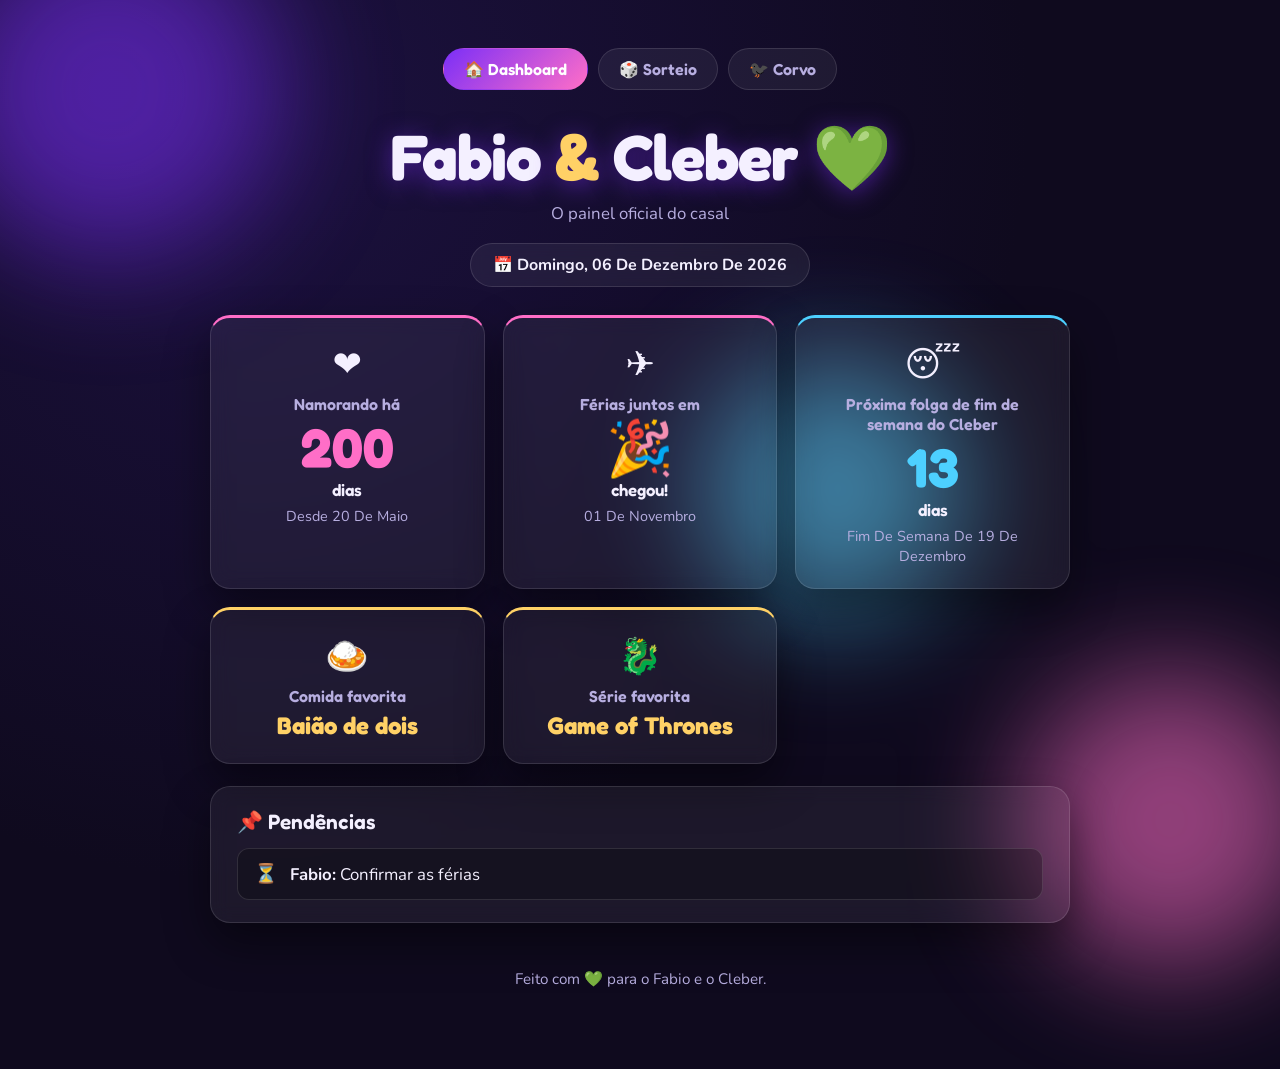
==== index.html @ 1ebc690b "Revamp "Recadinho" feature to "Corvo" with updated messaging and UI elements. Change default title a" ====
<!DOCTYPE html>
<html lang="pt-BR">
<head>
  <meta charset="UTF-8" />
  <meta name="viewport" content="width=device-width, initial-scale=1.0" />
  <meta http-equiv="Cache-Control" content="no-cache, no-store, must-revalidate" />
  <meta http-equiv="Pragma" content="no-cache" />
  <meta http-equiv="Expires" content="0" />
  <title>Dashboard · Fabio & Cleber 💚</title>
  <link rel="preconnect" href="https://fonts.googleapis.com" />
  <link rel="preconnect" href="https://fonts.gstatic.com" crossorigin />
  <link href="https://fonts.googleapis.com/css2?family=Fredoka:wght@400;500;600;700&family=Nunito:wght@400;700;800&display=swap" rel="stylesheet" />
  <script>
    // Cache-buster: GitHub Pages caches assets, so we load CSS/JS with a
    // changing version query to make sure the latest code always wins.
    window.__ASSET_VERSION__ = Date.now();
    (function () {
      var css = document.createElement("link");
      css.rel = "stylesheet";
      css.href = "style.css?v=" + window.__ASSET_VERSION__;
      document.head.appendChild(css);
    })();
  </script>
</head>
<body>
  <div class="bg-blobs" aria-hidden="true">
    <span class="blob b1"></span>
    <span class="blob b2"></span>
    <span class="blob b3"></span>
  </div>

  <main class="app">
    <nav class="nav">
      <a href="index.html" class="nav-link active">🏠 Dashboard</a>
      <a href="sorteio.html" class="nav-link">🎲 Sorteio</a>
      <a href="recadinho.html" class="nav-link">🐦‍⬛ Corvo</a>
    </nav>

    <header class="header">
      <h1 class="title">Fabio <span class="accent">&amp;</span> Cleber 💚</h1>
      <p class="subtitle">O painel oficial do casal</p>
      <div class="today" id="today"></div>
    </header>

    <section class="grid dashboard-grid" id="dashboard"></section>

    <section class="pendings-panel" id="pendings"></section>

    <footer class="footer">
      <p>Feito com 💚 para o Fabio e o Cleber.</p>
    </footer>
  </main>

  <script>
    // Load scripts in order (config first) with the same cache-buster.
    (function () {
      var v = window.__ASSET_VERSION__;
      var scripts = ["config.js", "dashboard.js"];
      (function load(i) {
        if (i >= scripts.length) return;
        var s = document.createElement("script");
        s.src = scripts[i] + "?v=" + v;
        s.onload = function () { load(i + 1); };
        document.body.appendChild(s);
      })(0);
    })();
  </script>
</body>
</html>
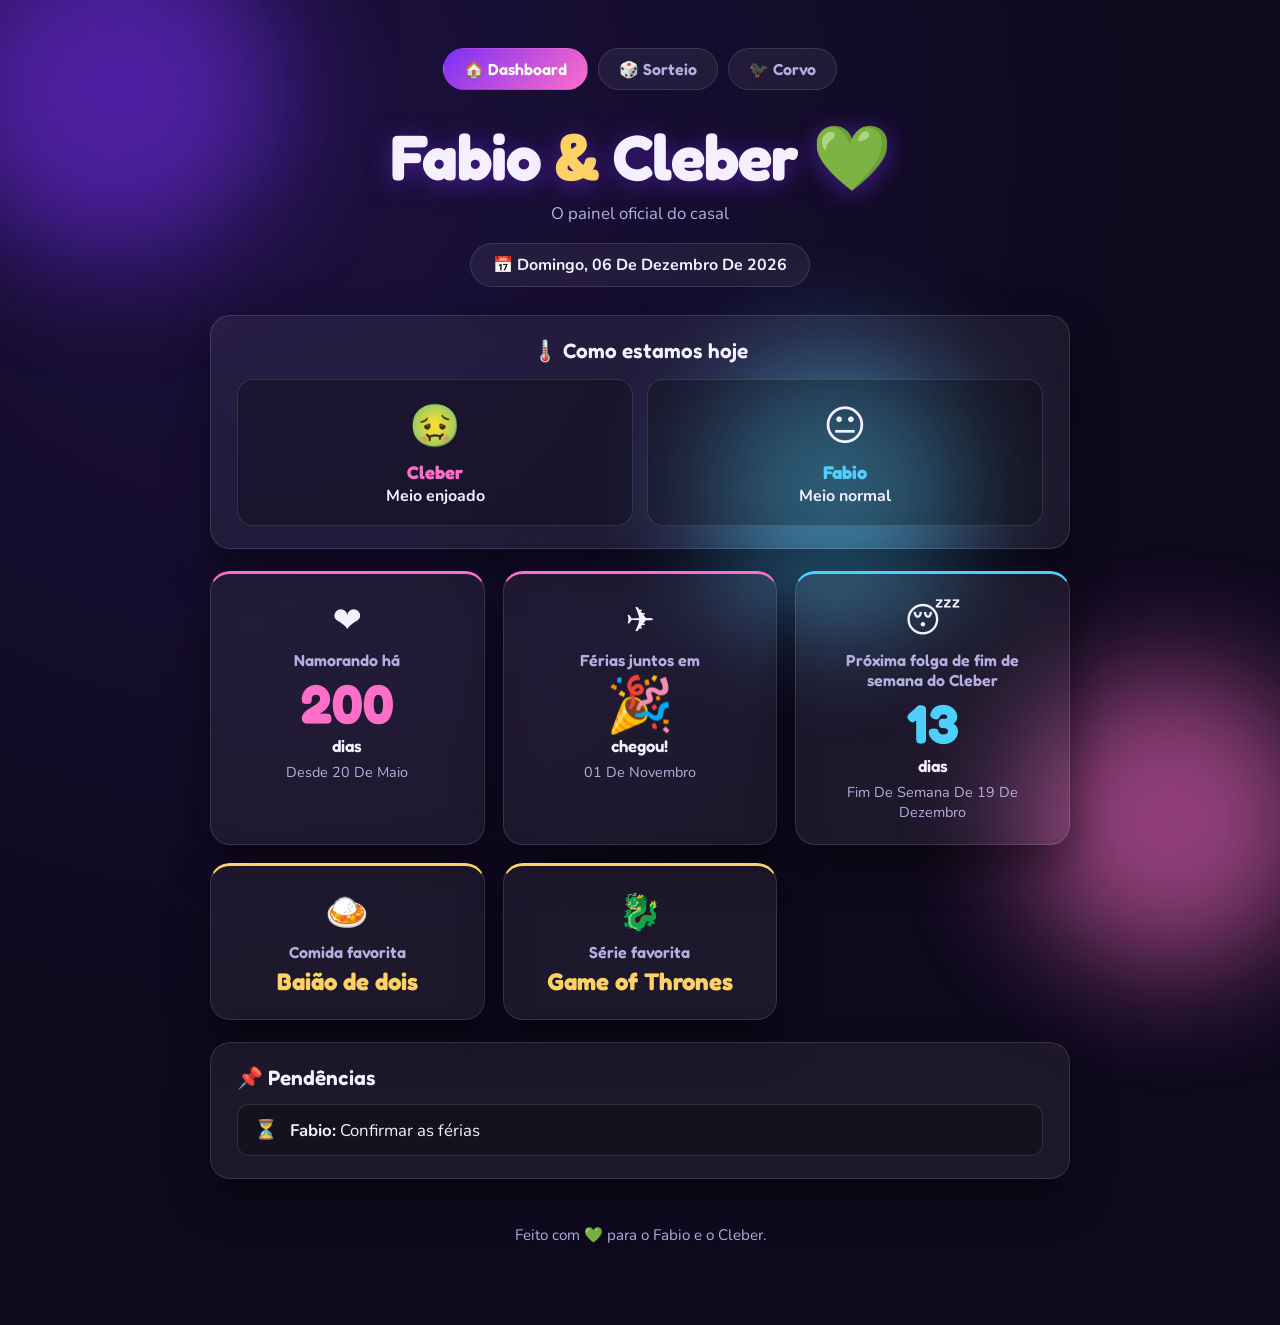
==== commit 338a3754: "Add feelings feature to display current moods of players - Introduce a new section in the dashboard " ====
--- a/index.html
+++ b/index.html
@@ -42,6 +42,8 @@
       <div class="today" id="today"></div>
     </header>
 
+    <section class="feelings-panel" id="feelings"></section>
+
     <section class="grid dashboard-grid" id="dashboard"></section>
 
     <section class="pendings-panel" id="pendings"></section>
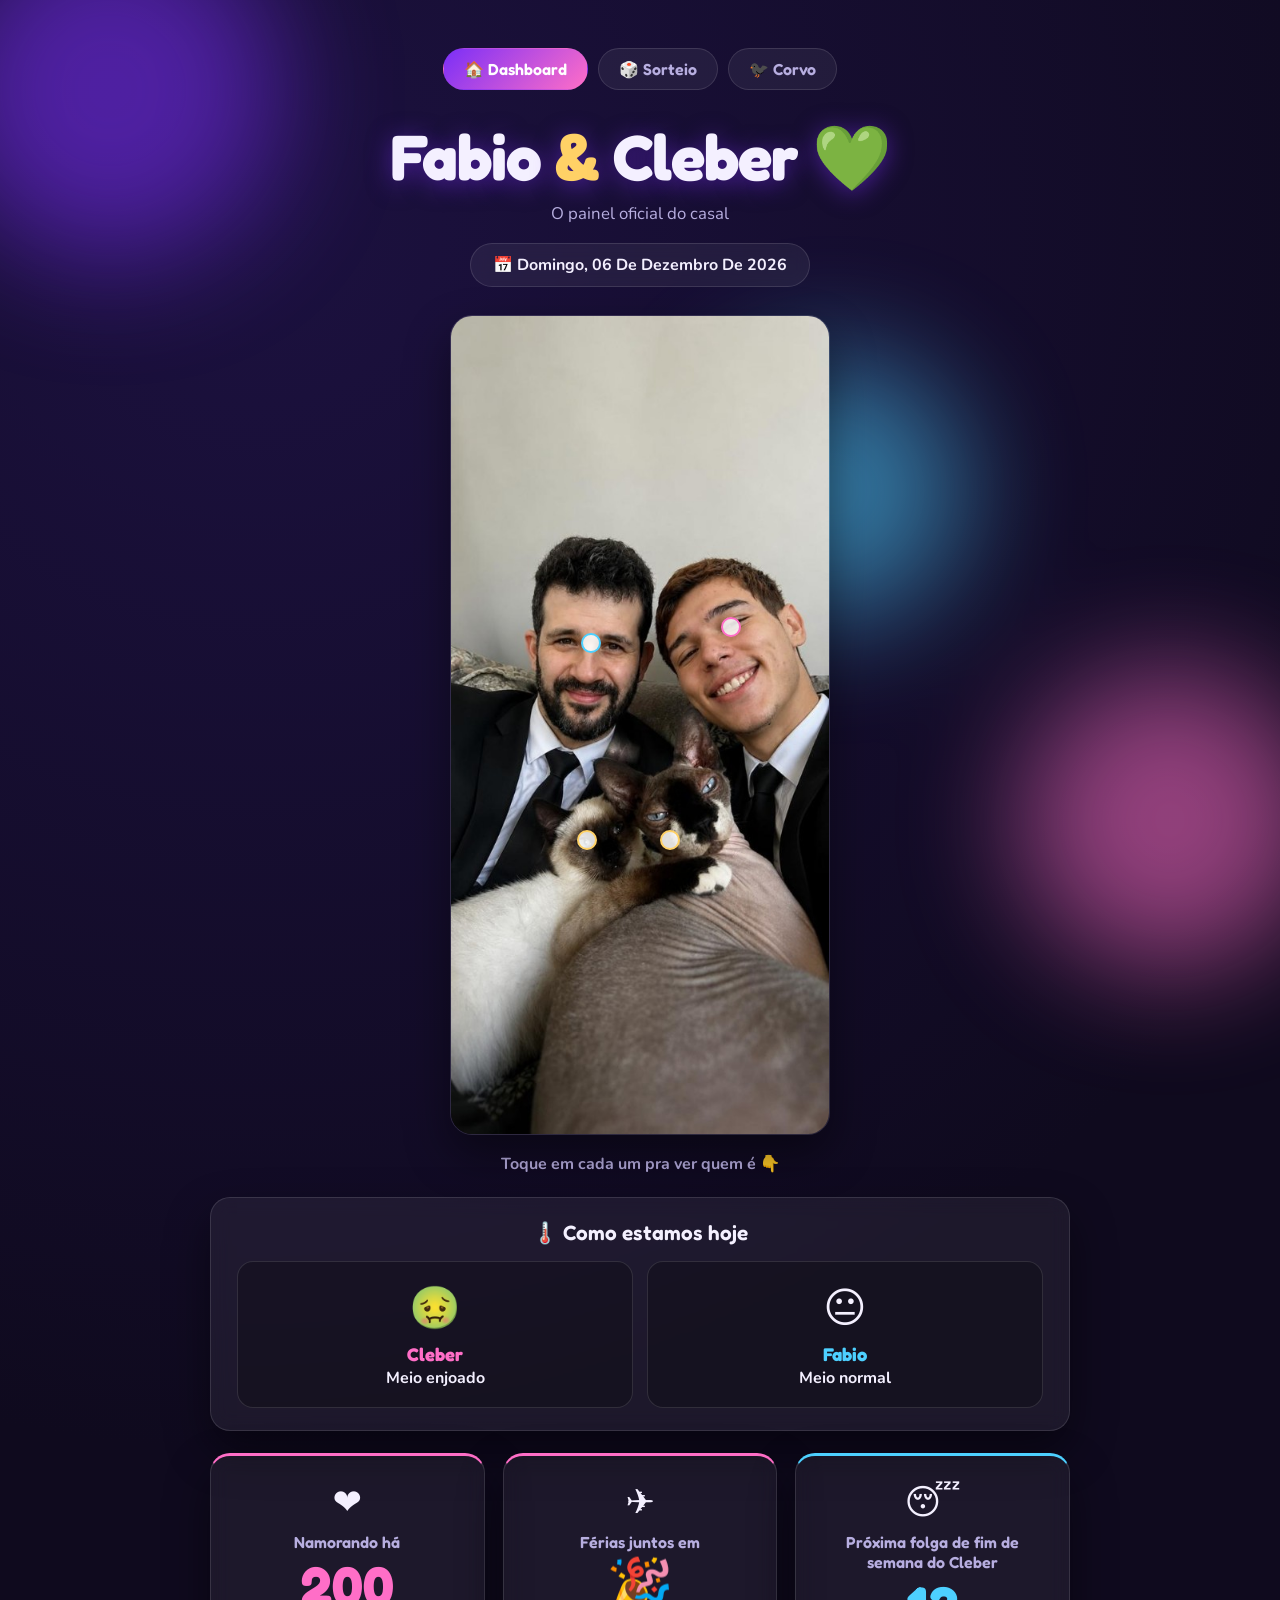
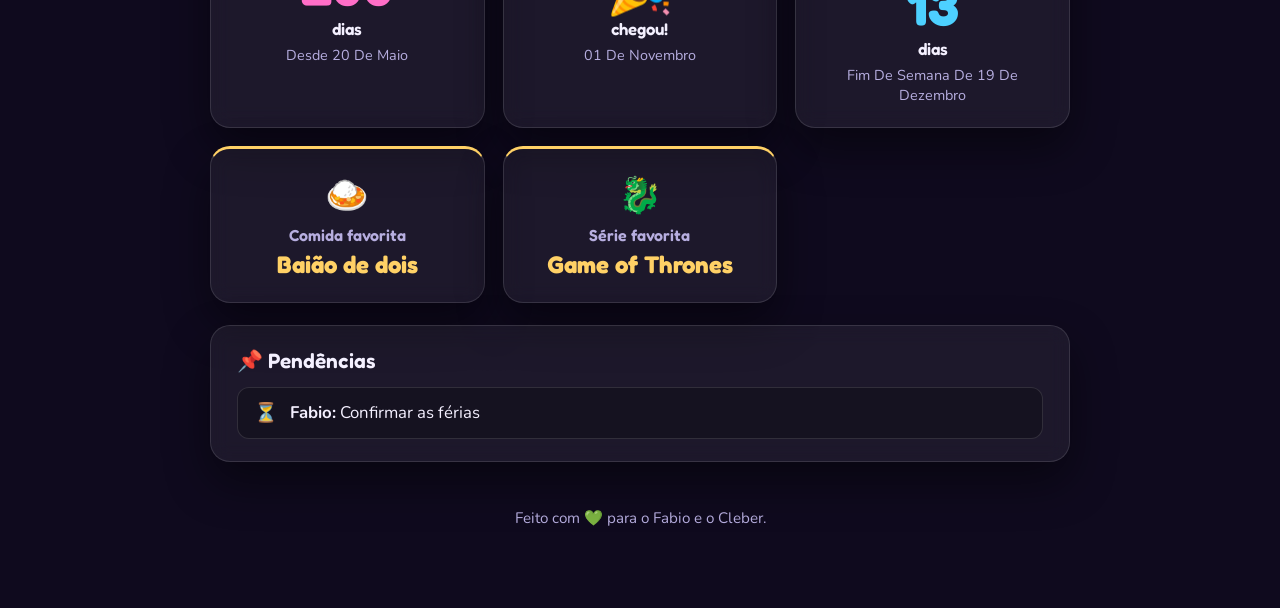
==== commit 19400bbb: "dev" ====
--- a/index.html
+++ b/index.html
@@ -42,6 +42,8 @@
       <div class="today" id="today"></div>
     </header>
 
+    <section class="photo-panel" id="photo"></section>
+
     <section class="feelings-panel" id="feelings"></section>
 
     <section class="grid dashboard-grid" id="dashboard"></section>
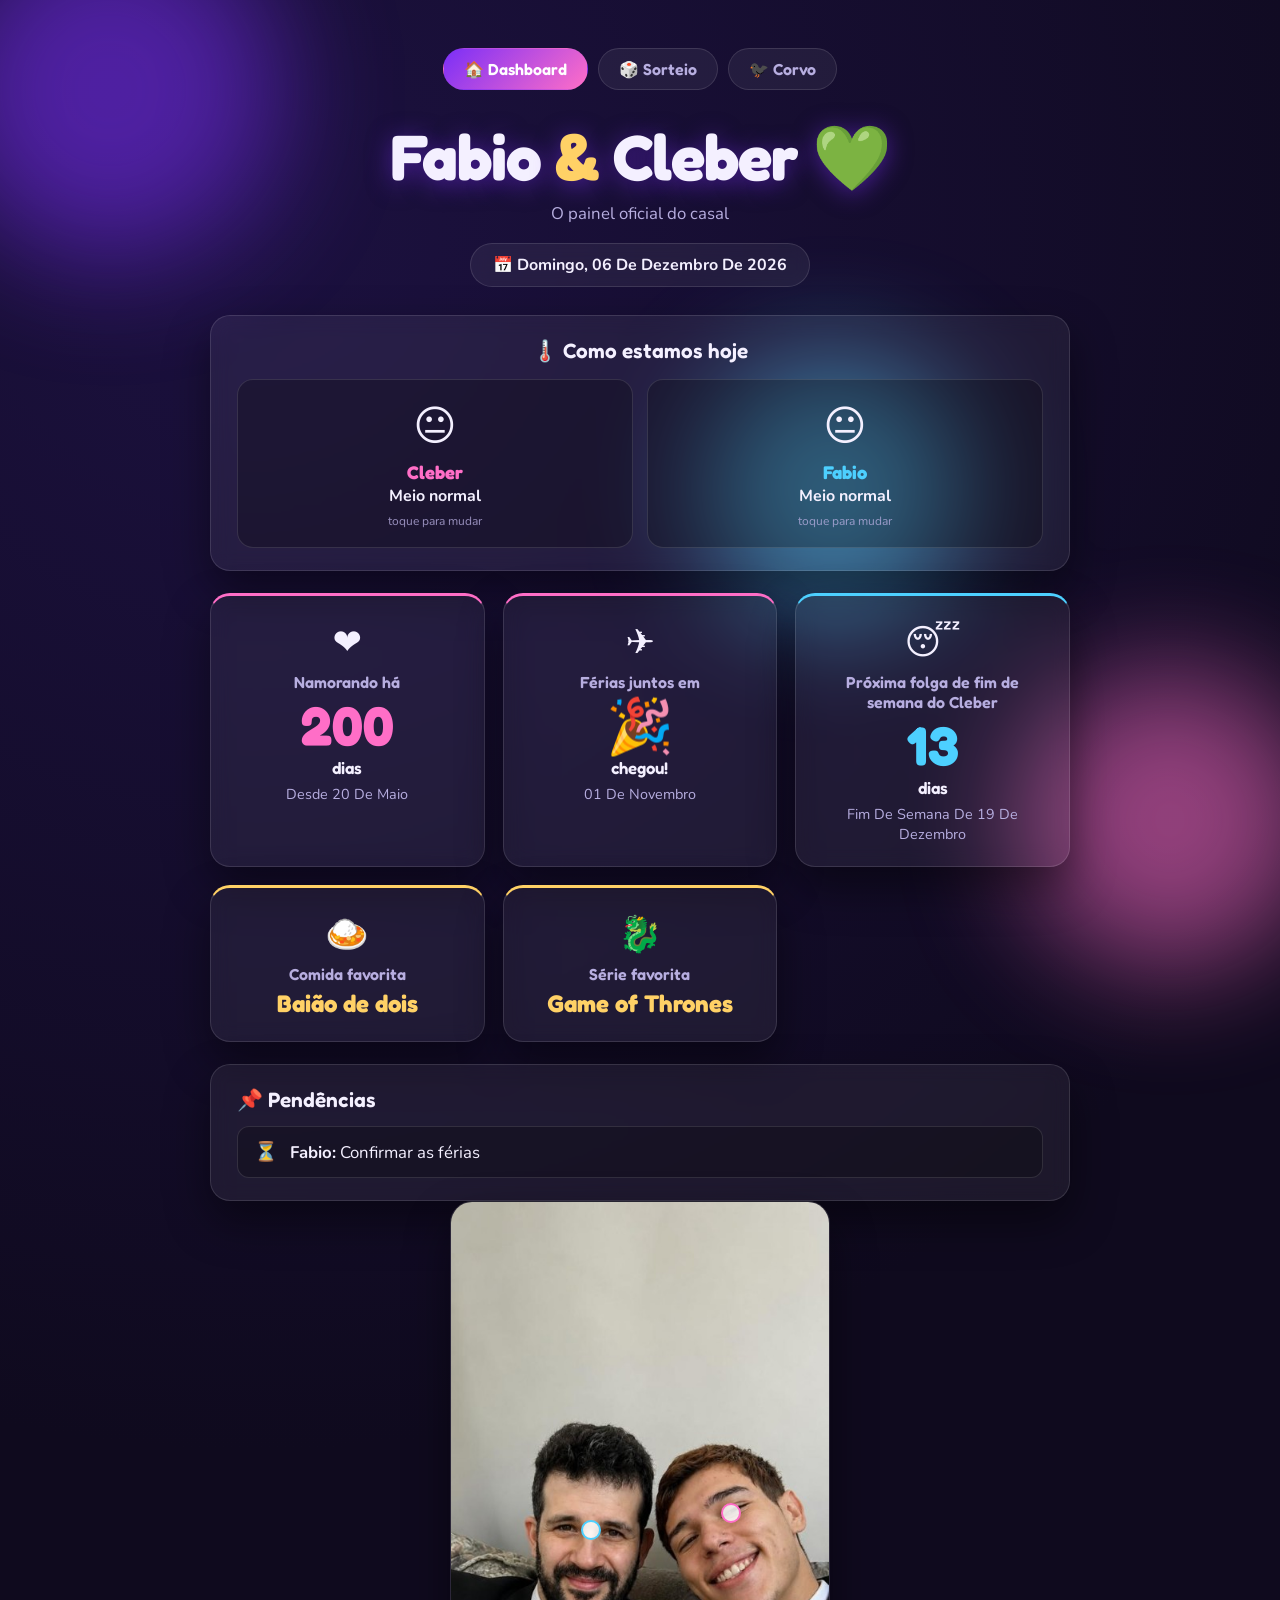
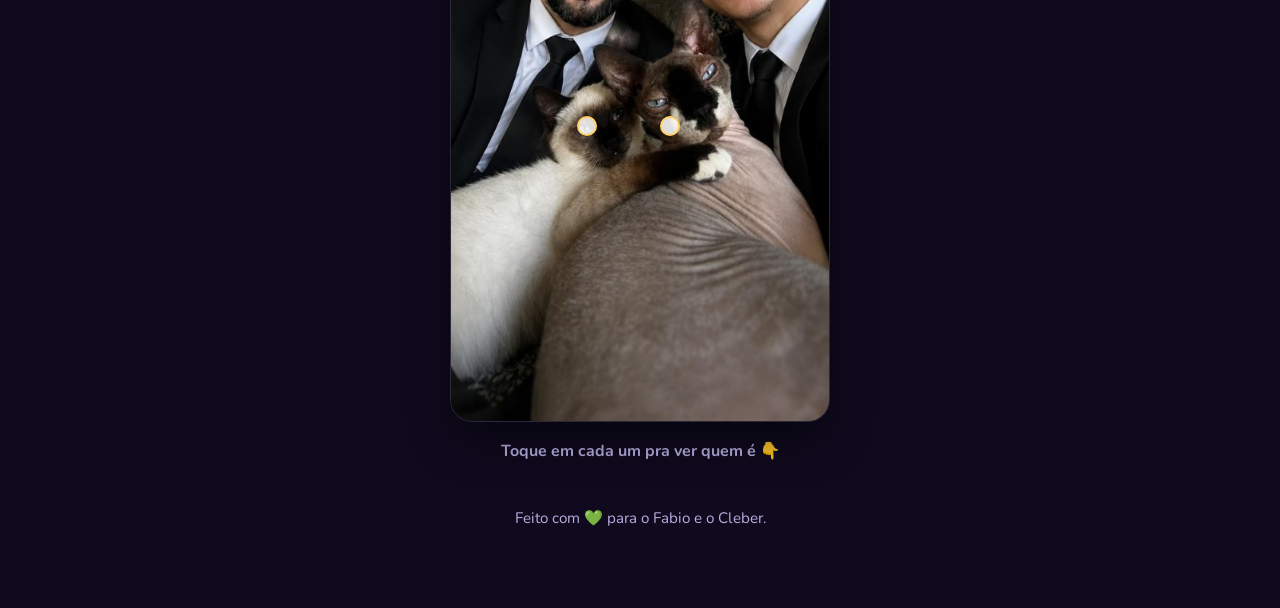
==== commit 9b9e356d: "Enhance mood management and UI for player feelings - Update config.js to include default mood option" ====
--- a/index.html
+++ b/index.html
@@ -42,13 +42,13 @@
       <div class="today" id="today"></div>
     </header>
 
-    <section class="photo-panel" id="photo"></section>
-
     <section class="feelings-panel" id="feelings"></section>
 
     <section class="grid dashboard-grid" id="dashboard"></section>
 
     <section class="pendings-panel" id="pendings"></section>
+
+    <section class="photo-panel" id="photo"></section>
 
     <footer class="footer">
       <p>Feito com 💚 para o Fabio e o Cleber.</p>
@@ -59,7 +59,7 @@
     // Load scripts in order (config first) with the same cache-buster.
     (function () {
       var v = window.__ASSET_VERSION__;
-      var scripts = ["config.js", "dashboard.js"];
+      var scripts = ["config.js", "dashboard.js", "notify.js"];
       (function load(i) {
         if (i >= scripts.length) return;
         var s = document.createElement("script");
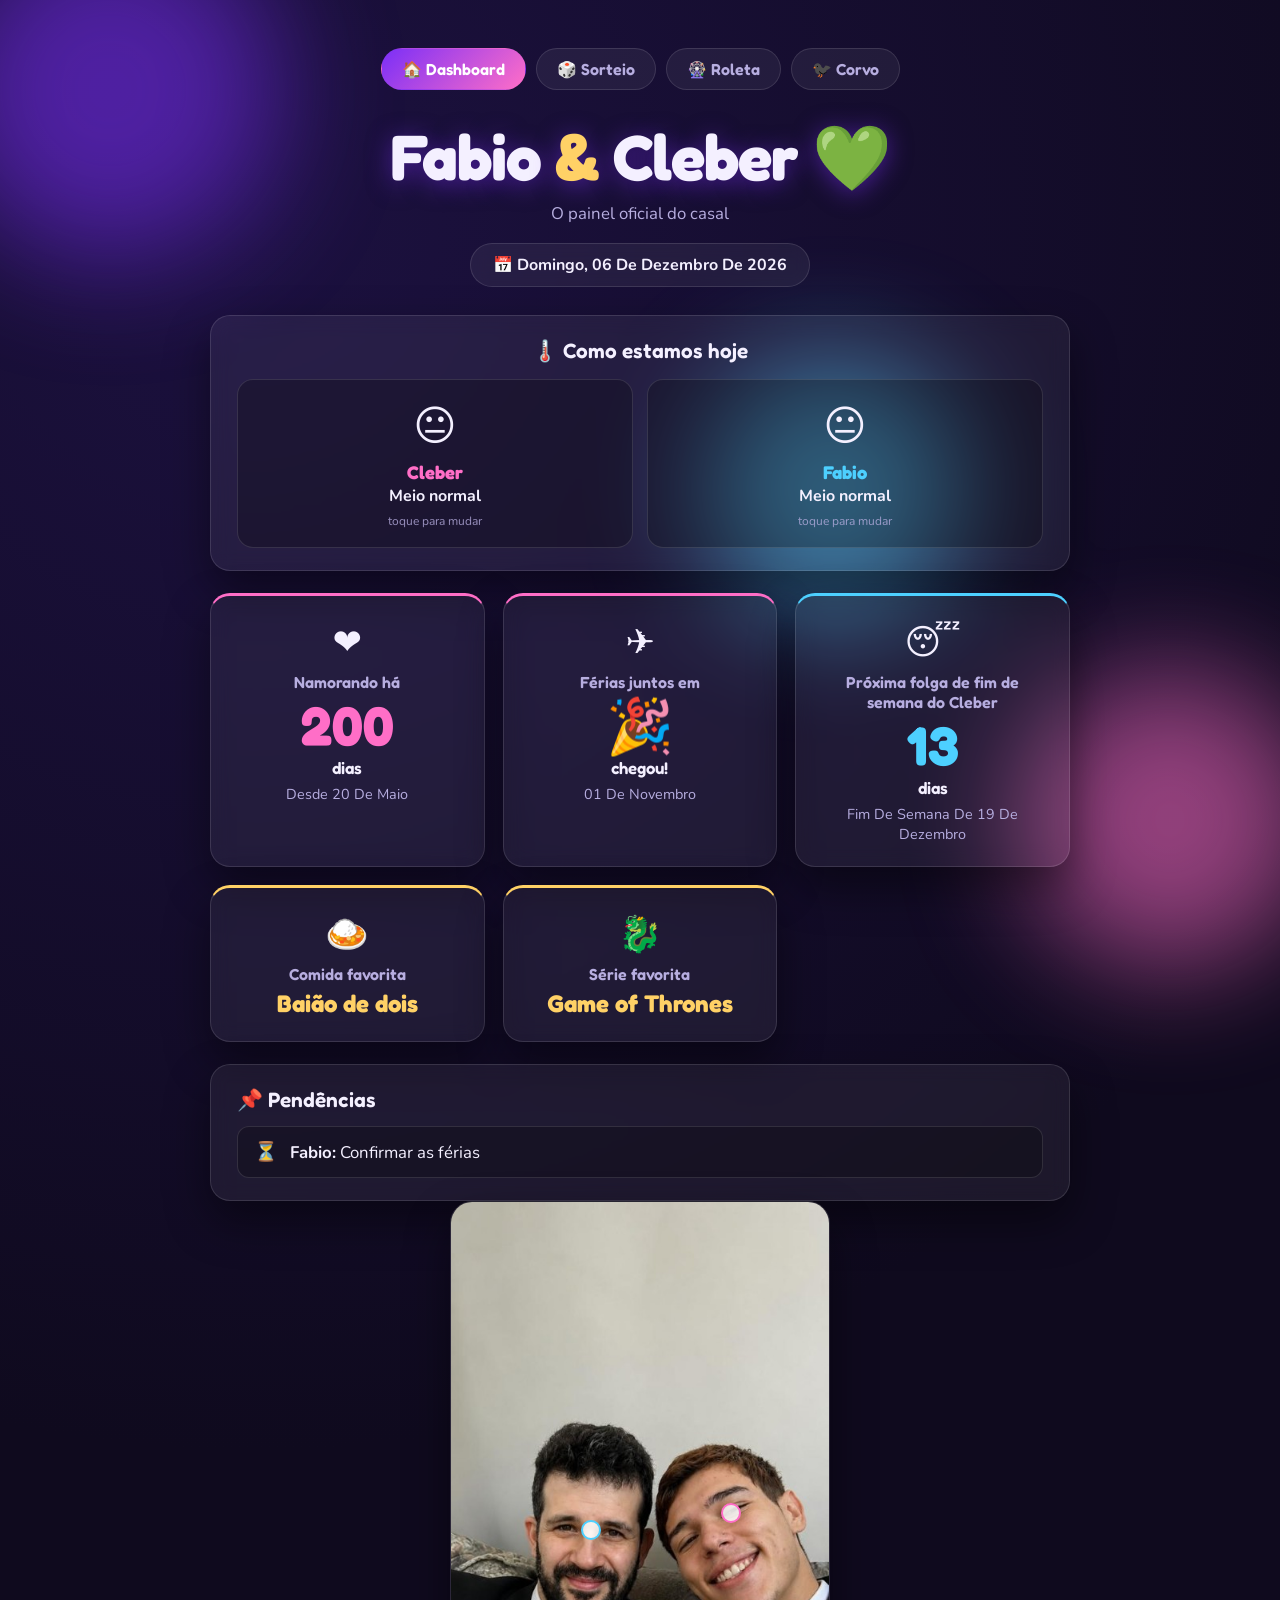
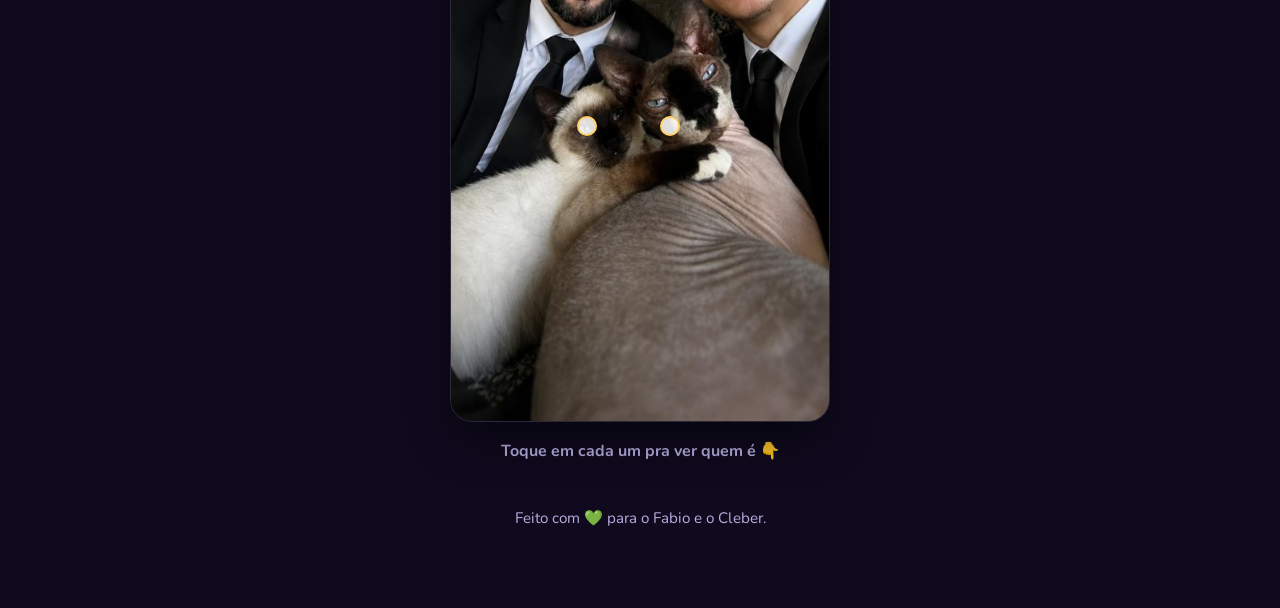
==== commit 54500d43: "dev" ====
--- a/index.html
+++ b/index.html
@@ -33,6 +33,7 @@
     <nav class="nav">
       <a href="index.html" class="nav-link active">🏠 Dashboard</a>
       <a href="sorteio.html" class="nav-link">🎲 Sorteio</a>
+      <a href="roleta.html" class="nav-link">🎡 Roleta</a>
       <a href="recadinho.html" class="nav-link">🐦‍⬛ Corvo</a>
     </nav>
 
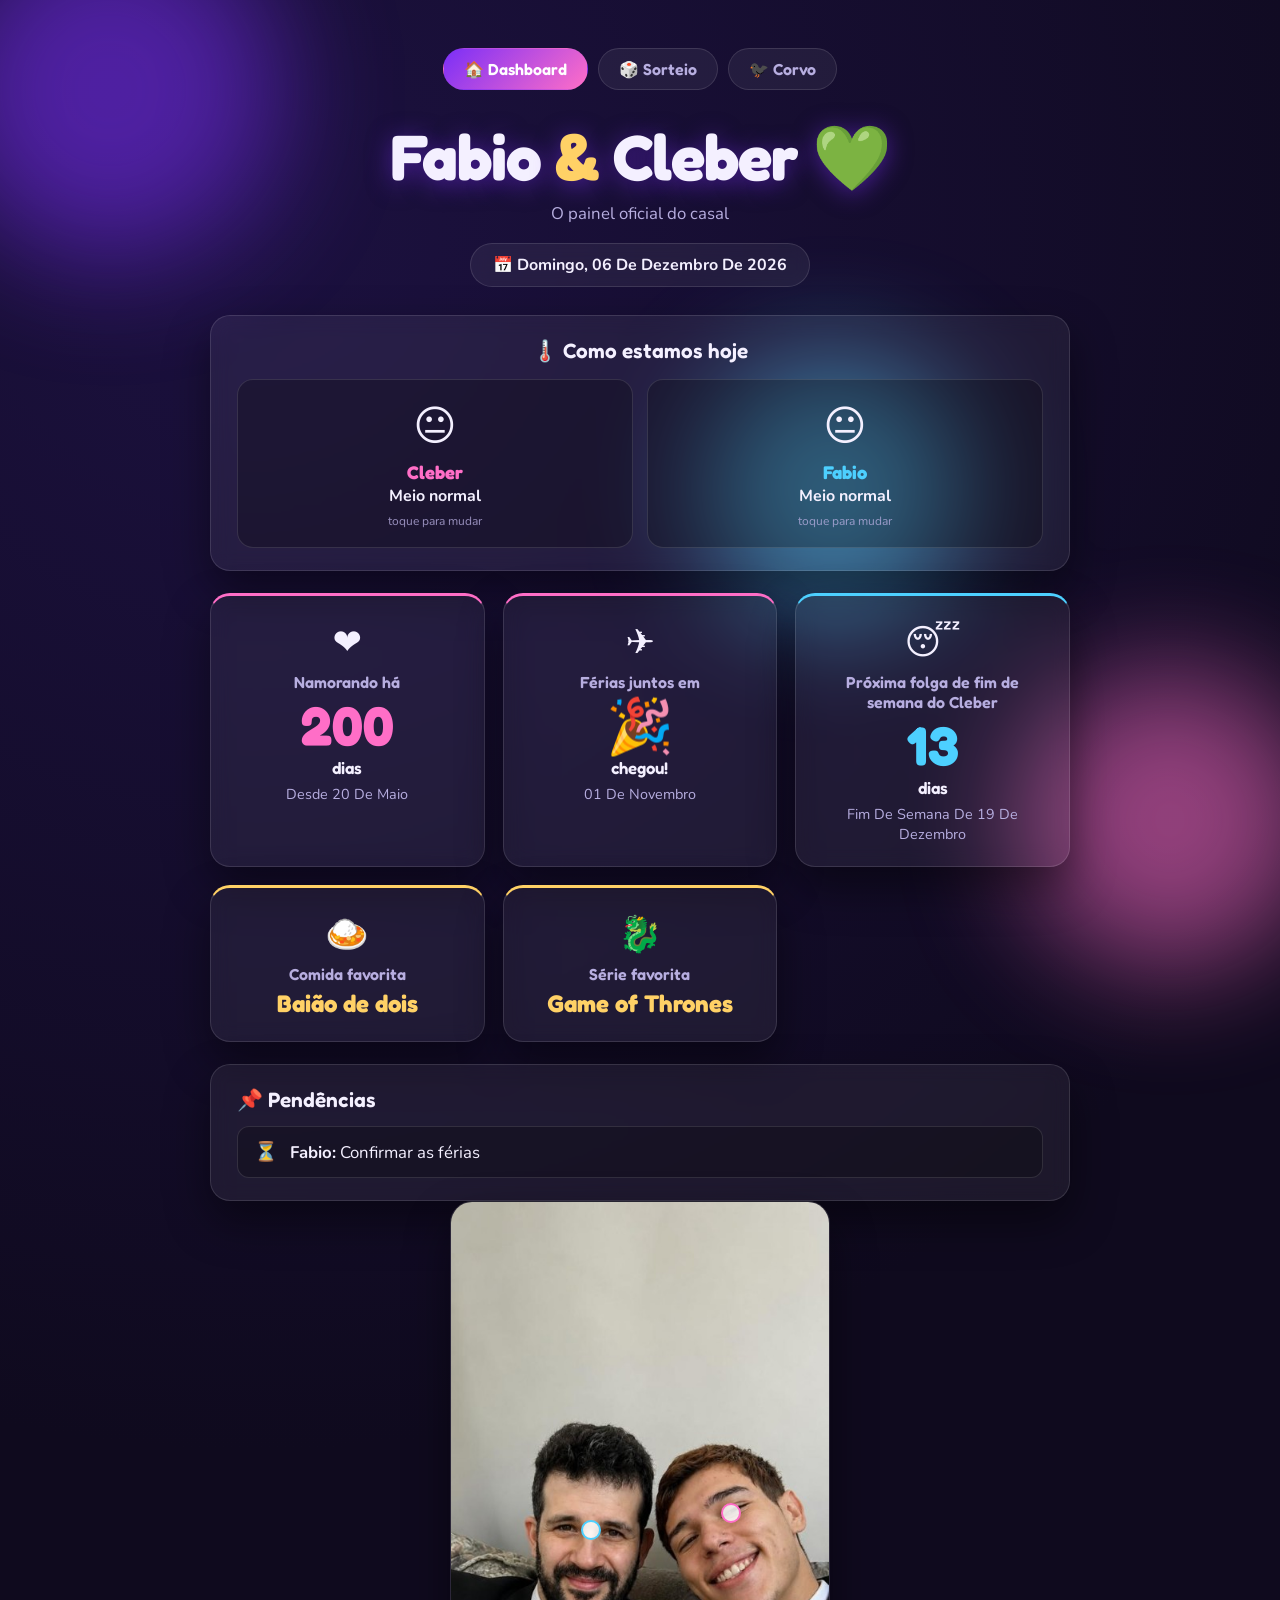
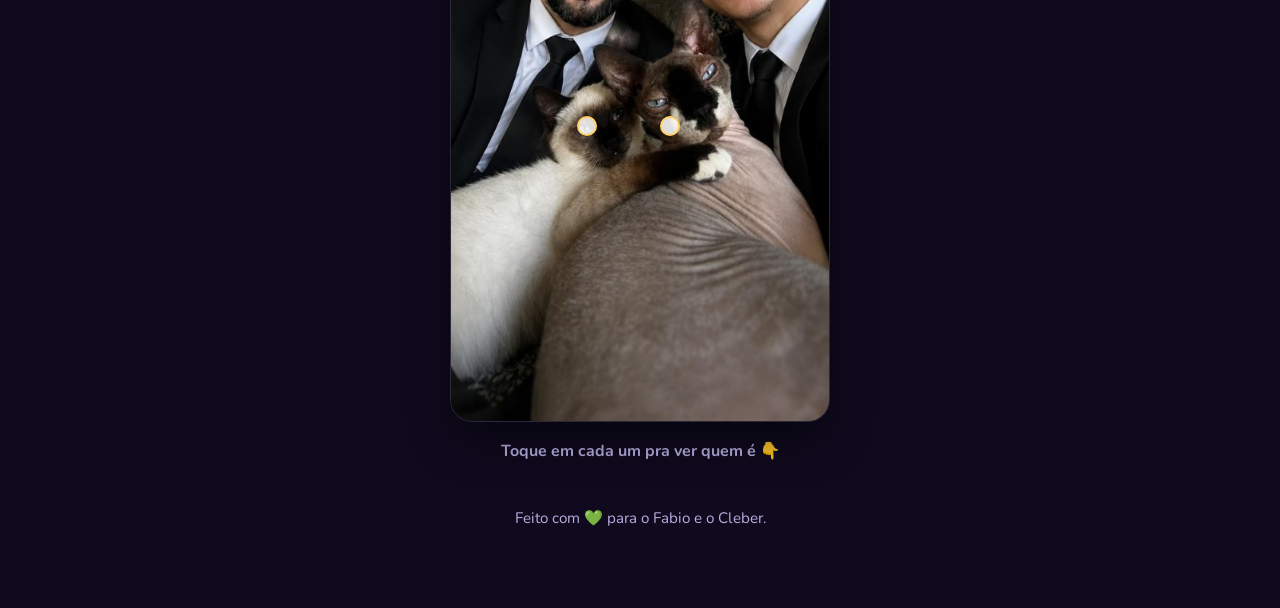
==== commit 0a49adee: "Add feature flags for conditional rendering and navigation - Introduce feature flags in config.js to" ====
--- a/index.html
+++ b/index.html
@@ -60,7 +60,7 @@
     // Load scripts in order (config first) with the same cache-buster.
     (function () {
       var v = window.__ASSET_VERSION__;
-      var scripts = ["config.js", "dashboard.js", "notify.js"];
+      var scripts = ["config.js", "features.js", "dashboard.js", "notify.js"];
       (function load(i) {
         if (i >= scripts.length) return;
         var s = document.createElement("script");
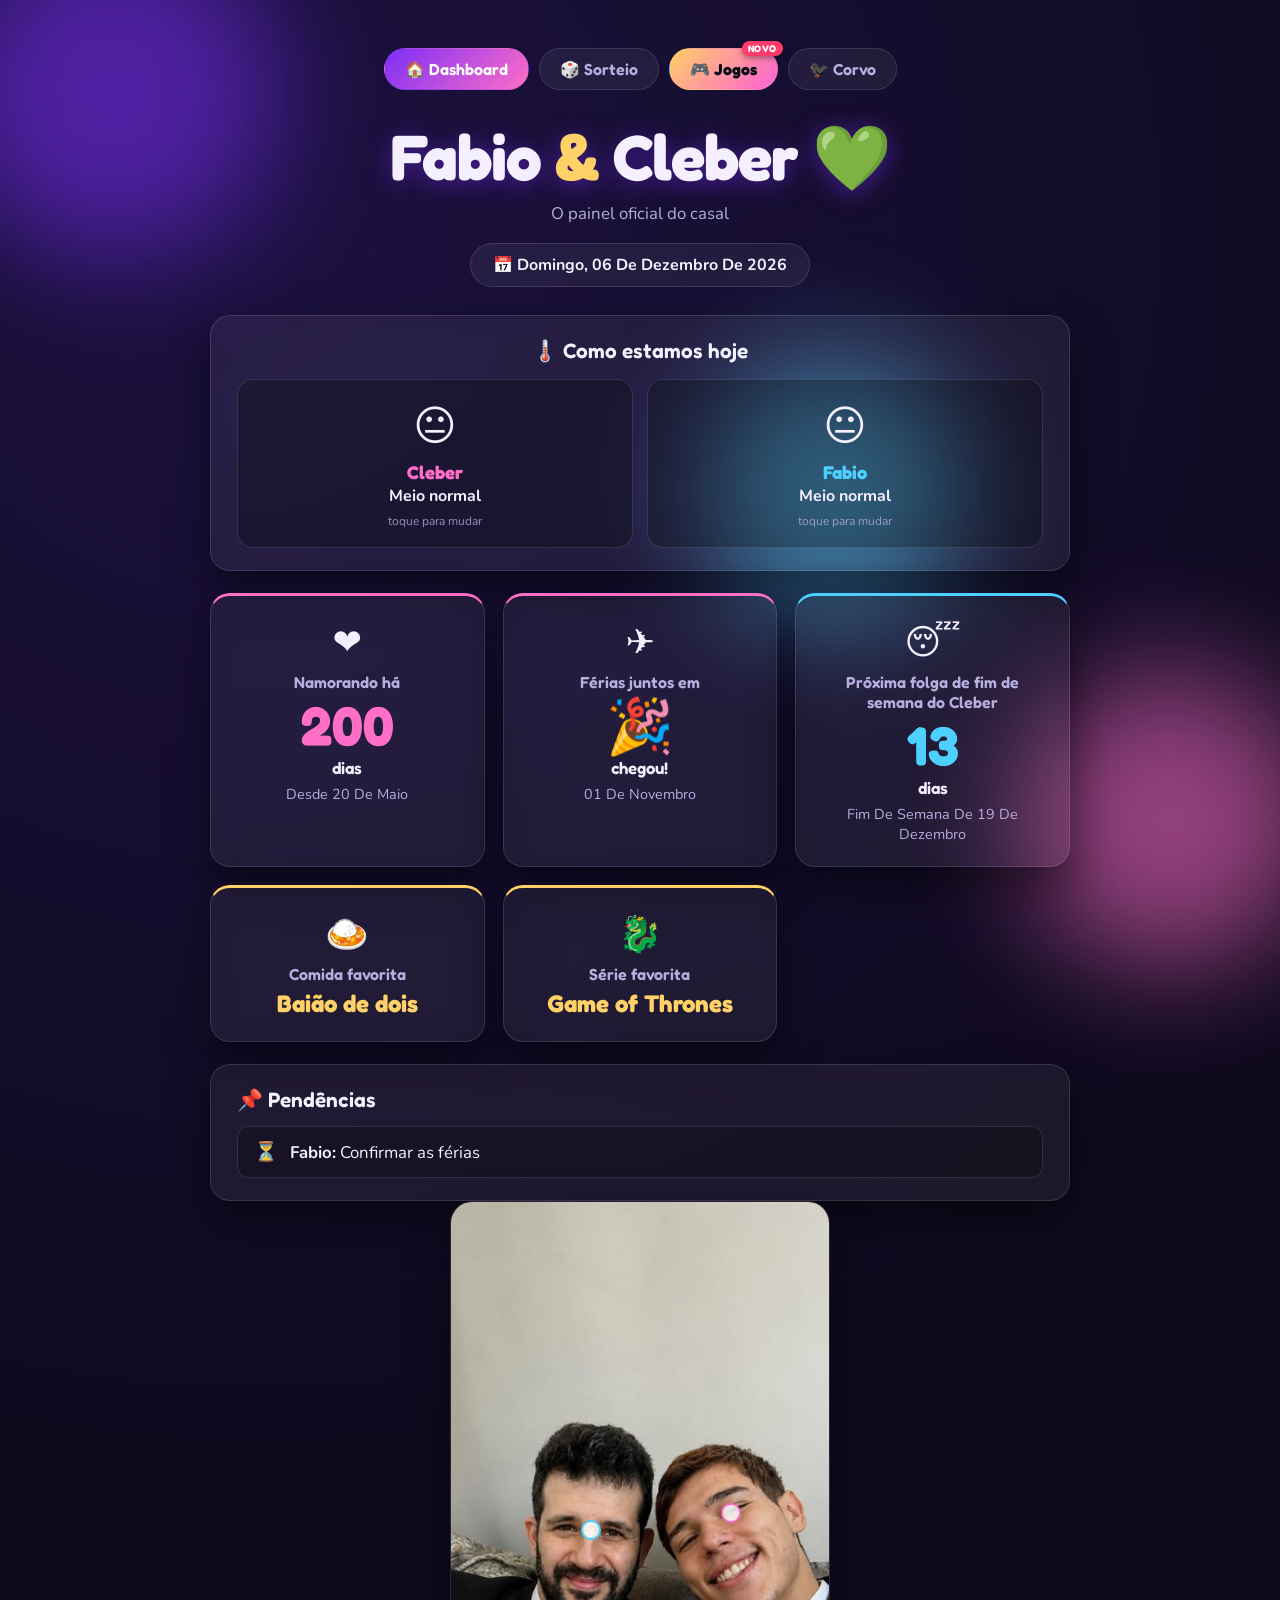
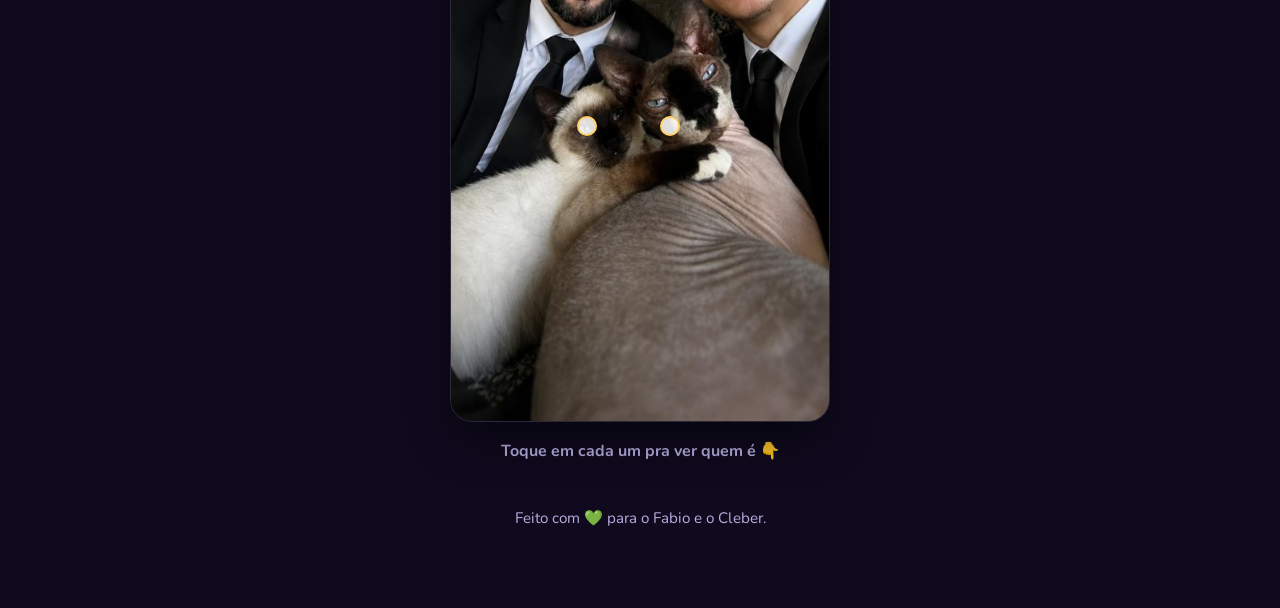
==== commit 57aad72e: "Add Games hub and Fabio Comilao mini-game (phase 1) New highlighted Jogos nav tab linking to a games" ====
--- a/index.html
+++ b/index.html
@@ -34,6 +34,7 @@
       <a href="index.html" class="nav-link active">🏠 Dashboard</a>
       <a href="sorteio.html" class="nav-link">🎲 Sorteio</a>
       <a href="roleta.html" class="nav-link">🎡 Roleta</a>
+      <a href="jogos.html" class="nav-link nav-hot">🎮 Jogos</a>
       <a href="recadinho.html" class="nav-link">🐦‍⬛ Corvo</a>
     </nav>
 
@@ -42,6 +43,8 @@
       <p class="subtitle">O painel oficial do casal</p>
       <div class="today" id="today"></div>
     </header>
+
+    <section class="events-panel" id="events"></section>
 
     <section class="feelings-panel" id="feelings"></section>
 
@@ -55,6 +58,8 @@
       <p>Feito com 💚 para o Fabio e o Cleber.</p>
     </footer>
   </main>
+
+  <div class="confetti" id="confetti" aria-hidden="true"></div>
 
   <script>
     // Load scripts in order (config first) with the same cache-buster.
